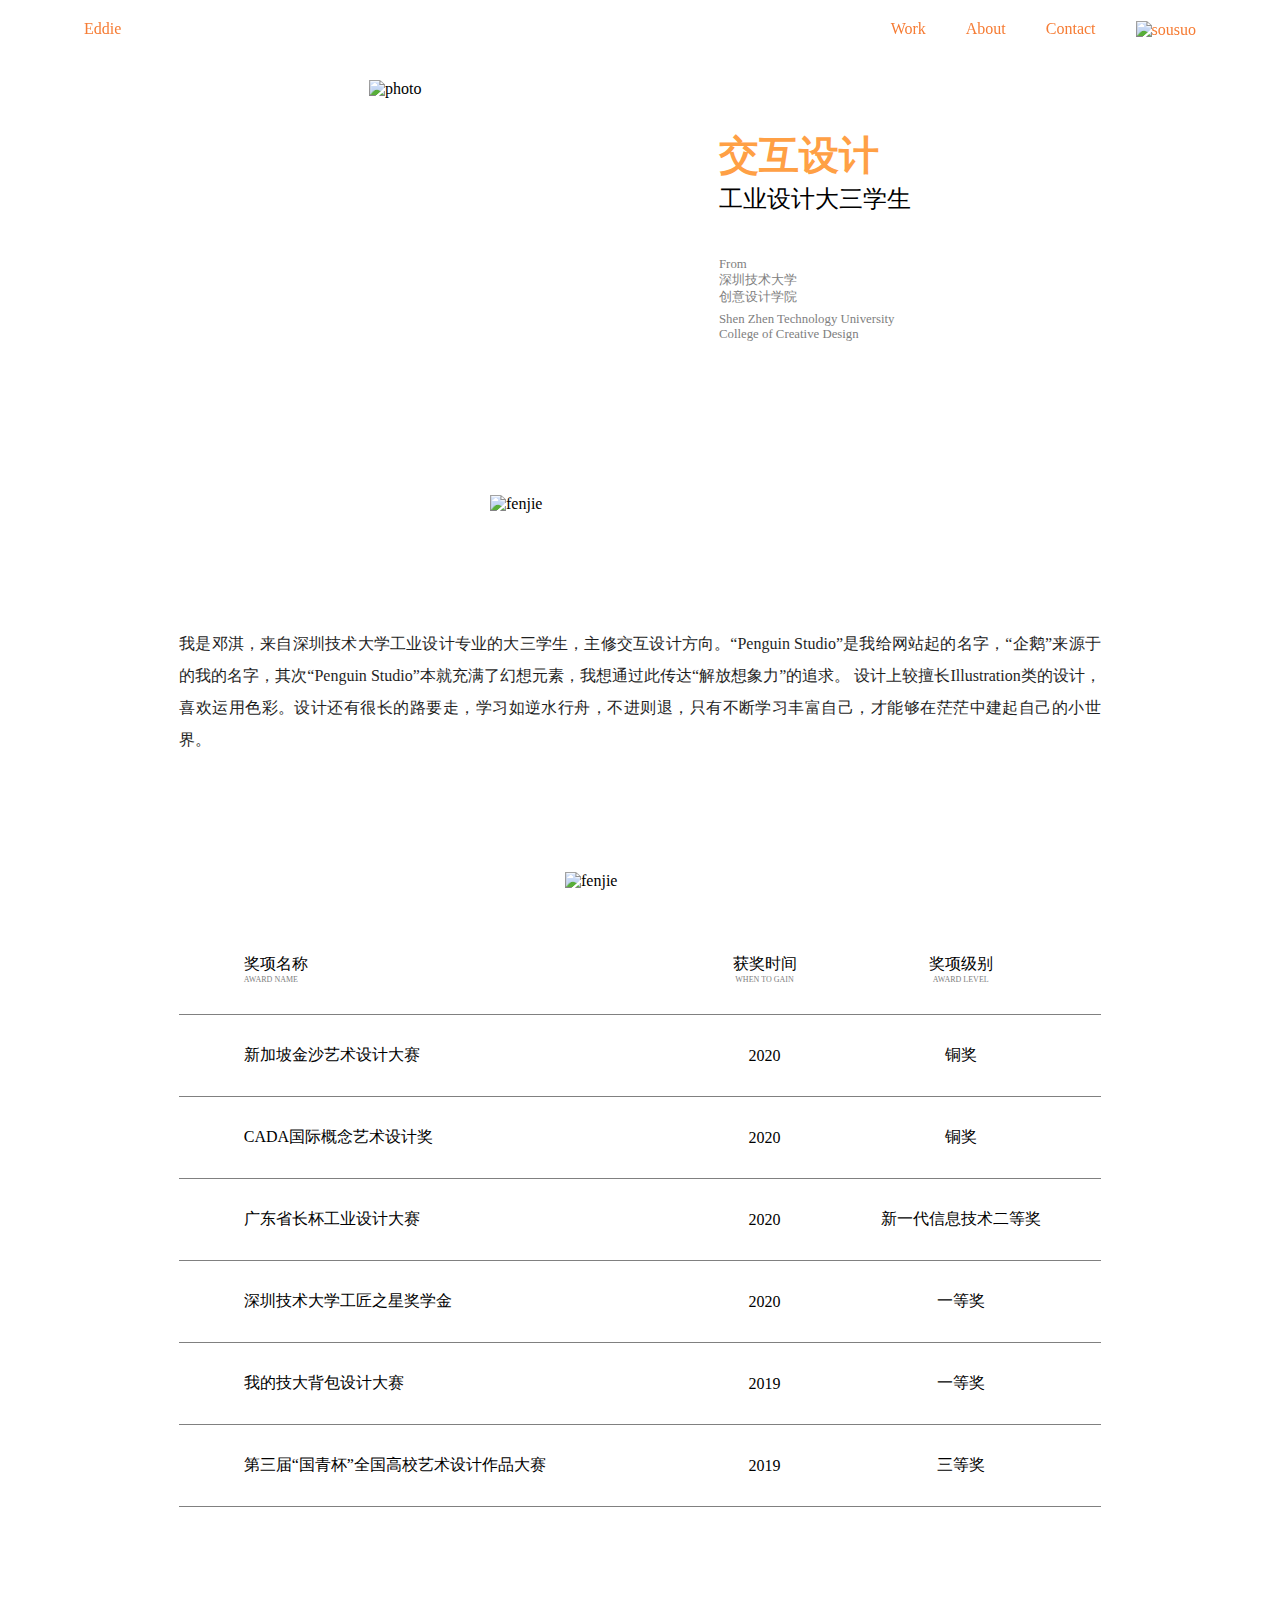
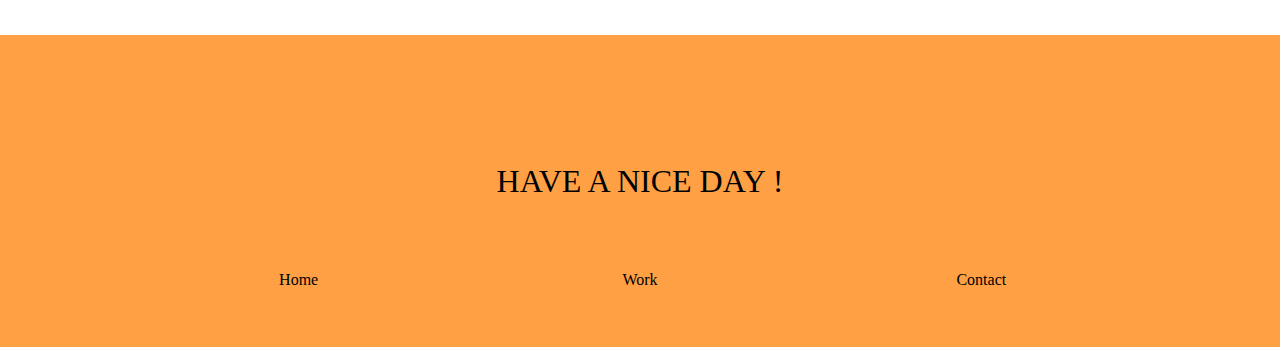
==== Scripts/about.html @ 6a15e223 "Src" ====
<!DOCTYPE html>
<html>
  <head>
    <meta charset="utf-8" />
    <title>Penguin Studio_About</title>
    <link rel="stylesheet" type="text/css" href="about.css" />
    <link rel="icon" href="favicon.ico" type="image/x-icon" />
    <link rel="shortcut icon" href="favicon.ico" type="image/x-icon" />
    <meta name="keywords" content="个人信息页" />
    <meta
      name="description"
      content="个人信息页包括个人信息、自我介绍、获得荣誉"
    />
    <meta name="author" content="邓淇" />
  </head>

  <body>
    <nav>
      <a href="index.html">Eddie</a>
      <a href="search.html"
        ><img
          src="../image/资源 36.png"
          width="20px"
          alt="sousuo"
          style="vertical-align: middle"
      /></a>
      <a href="contact.html">Contact</a>
      <a href="about.html">About</a>
      <a href="work.html">Work</a>
    </nav>
    <div id="wrap">
      <div id="head">
        <img
          class="photo"
          src="../image/资源 20.png"
          alt="photo"
          width="100%"
        />
        <div class="jieshao">
          <h1>交互设计</h1>
          <h2>工业设计大三学生</h2>
          <br /><br />
          <p>From<br />深圳技术大学<br />创意设计学院</p>
          <p>Shen Zhen Technology University<br />College of Creative Design</p>
        </div>
      </div>
      <img
        class="dengqi"
        src="../image/资源 30.png"
        alt="fenjie"
        width="300px"
      />
      <p id="selfintro">
        我是邓淇，来自深圳技术大学工业设计专业的大三学生，主修交互设计方向。“Penguin
        Studio”是我给网站起的名字，“企鹅”来源于的我的名字，其次“Penguin
        Studio”本就充满了幻想元素，我想通过此传达“解放想象力”的追求。
        设计上较擅长Illustration类的设计，喜欢运用色彩。设计还有很长的路要走，学习如逆水行舟，不进则退，只有不断学习丰富自己，才能够在茫茫中建起自己的小世界。
      </p>
      <img
        class="dengqi"
        src="../image/资源 31.png"
        alt="fenjie"
        width="150px"
      />
      <table id="awards" border="0" cellspacing="0" cellpadding="0">
        <tr>
          <td>
            奖项名称
            <p class="xiaozi">AWARD NAME</p>
          </td>
          <td>
            获奖时间
            <p class="xiaozi">WHEN TO GAIN</p>
          </td>
          <td>
            奖项级别
            <p class="xiaozi">AWARD LEVEL</p>
          </td>
        </tr>
        <tr>
          <td>新加坡金沙艺术设计大赛</td>
          <td>2020</td>
          <td>铜奖</td>
        </tr>

        <tr>
          <td>CADA国际概念艺术设计奖</td>
          <td>2020</td>
          <td>铜奖</td>
        </tr>

        <tr>
          <td>广东省长杯工业设计大赛</td>
          <td>2020</td>
          <td>新一代信息技术二等奖</td>
        </tr>

        <tr>
          <td>深圳技术大学工匠之星奖学金</td>
          <td>2020</td>
          <td>一等奖</td>
        </tr>

        <tr>
          <td>我的技大背包设计大赛</td>
          <td>2019</td>
          <td>一等奖</td>
        </tr>

        <tr>
          <td>第三届“国青杯”全国高校艺术设计作品大赛</td>
          <td>2019</td>
          <td>三等奖</td>
        </tr>
      </table>
    </div>
    <footer>
      <p class="endwords">HAVE A NICE DAY !</p>
      <div id="footnav">
        <a href="index.html"><span>Home</span></a>
        <a href="work.html"><span>Work</span></a>
        <a href="contact.html"><span>Contact</span></a>
      </div>
    </footer>
  </body>
</html>
---- Scripts/about.css ----
@charset "utf-8";
/* CSS Document */
*{
	border: 0;
	margin: 0;
}
nav{
	width: 90%;
	left: 0;
	right: 0;
	top: 0;
	margin: auto;
	position:fixed;
	z-index: 999;
}
nav a{
	font-family: Consolas;
	display: block;
	text-decoration: none;
	color:#F67C34;
	float: right;
	padding: 20px;
}
nav a:first-child{
	float: left;
}
#wrap{
	margin: auto;
	width: 90%;
	margin-top: 80px;
}
#head{
	width: 100%;
	display: flex;
	justify-content:center;
	flex-wrap: wrap;
	align-items: center;
	text-align: left;
}
.jieshao{
	padding-top: 10px;
}
.jieshao h1{
	color: #ffa045;
	padding: 0;
	margin: 0;
	font-size: 2.5em;
}
.jieshao h2{
	font-weight: normal;
	padding: 0;
	margin: 0;
	
}
.jieshao p{
	font-weight: normal;
	color: #808080;
	padding: 0;
	margin-top: 0.5em;
	font-size: 0.8em;
}
.photo{
	display: block;
	width: 300px;
	height: 300px;
	padding-right: 50px;
}
.dengqi{
	display: block;
	margin: auto;
	margin-top: 10%;
}
#selfintro{
	line-height: 2em;
	color: #1F1F1F;
	width: 80%;
	text-align: justify;
	margin: auto;
	margin-top: 10%;
}
.xiaozi{
	margin: 0;
	padding: 0;
	font-size: 0.5em;
	color: #808080;
	font-weight: lighter;
}
#awards{
	width: 80%;
	margin: auto;
	margin-top: 3%;
}
#awards tr td{
	text-align: center;
	border-bottom: 0.7px solid #808080;
	padding:30px 0;
	
}
#awards td:first-child{
	text-align: left;
	padding-left: 7%;
}
footer{
	background-color: #ffa045;
	padding: 10% 0 5%;
	
	text-align: center;
	margin: auto;
	width: 100%;
	margin-top: 10%;
}
.endwords{
	font-size: 2em;
}
#footnav{
	display: flex;
	width: 80%;
	margin: 6% auto 0;
	justify-content: space-around;
	}
#footnav a {
	display: block;
	box-sizing: border-box;
	width: 80px;
	font-size: 1em;
	text-decoration: none;
	color: #000;
	line-height: 0.4em;
	}
#footnav a:hover>span{
		padding-bottom: 5px;
		border-bottom:  2px solid #000;
	}
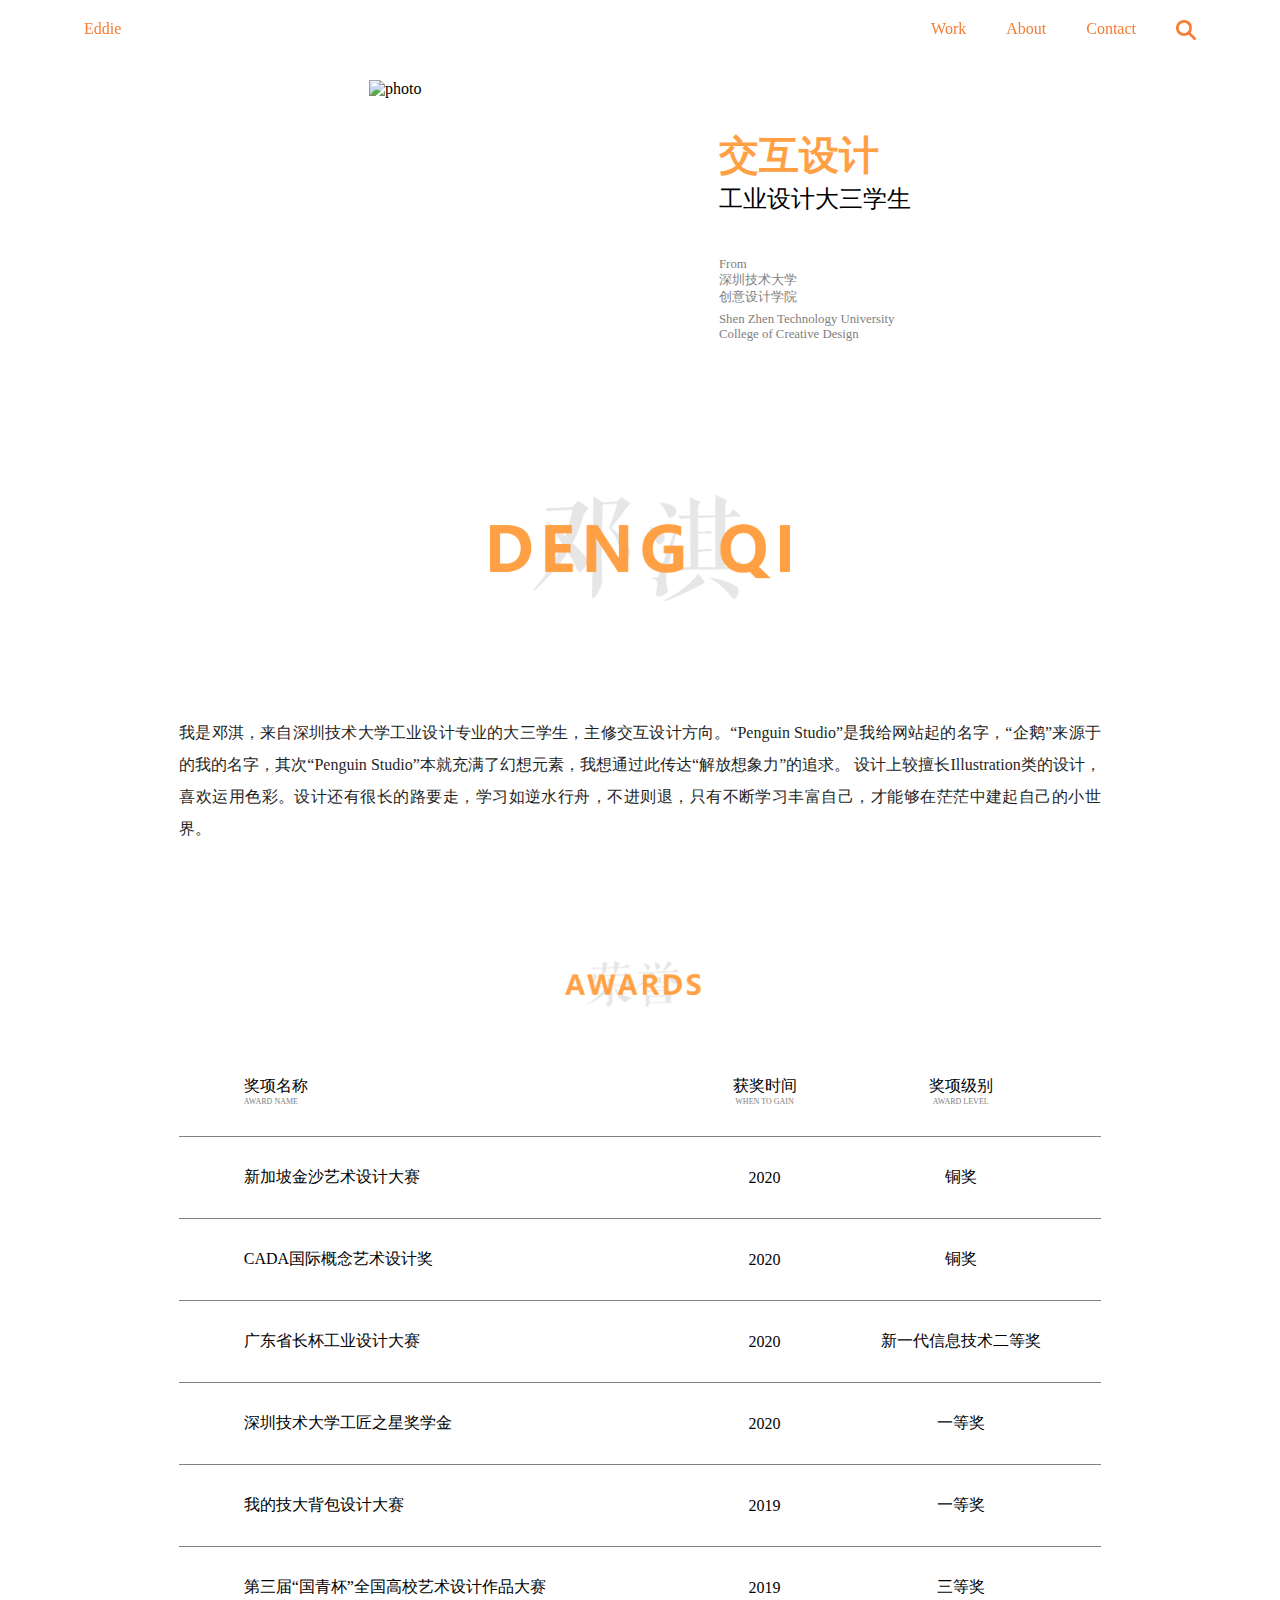
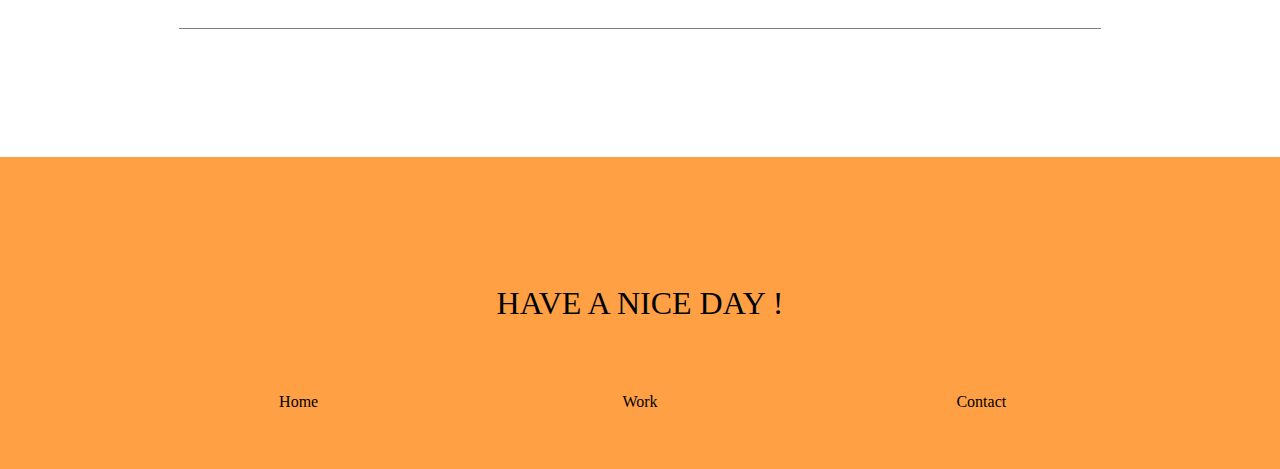
==== commit 147a953a: "Update" ====
--- a/Scripts/about.html
+++ b/Scripts/about.html
@@ -4,8 +4,8 @@
     <meta charset="utf-8" />
     <title>Penguin Studio_About</title>
     <link rel="stylesheet" type="text/css" href="about.css" />
-    <link rel="icon" href="favicon.ico" type="image/x-icon" />
-    <link rel="shortcut icon" href="favicon.ico" type="image/x-icon" />
+    <link rel="icon" href="favicon.ico" type="Image/x-icon" />
+    <link rel="shortcut icon" href="favicon.ico" type="Image/x-icon" />
     <meta name="keywords" content="个人信息页" />
     <meta
       name="description"
@@ -16,10 +16,10 @@
 
   <body>
     <nav>
-      <a href="index.html">Eddie</a>
+      <a href="../index.html">Eddie</a>
       <a href="search.html"
         ><img
-          src="../image/资源 36.png"
+          src="../Image/资源 36.png"
           width="20px"
           alt="sousuo"
           style="vertical-align: middle"
@@ -32,7 +32,7 @@
       <div id="head">
         <img
           class="photo"
-          src="../image/资源 20.png"
+          src="../Image/资源 20.png"
           alt="photo"
           width="100%"
         />
@@ -46,7 +46,7 @@
       </div>
       <img
         class="dengqi"
-        src="../image/资源 30.png"
+        src="../Image/资源 30.png"
         alt="fenjie"
         width="300px"
       />
@@ -58,7 +58,7 @@
       </p>
       <img
         class="dengqi"
-        src="../image/资源 31.png"
+        src="../Image/资源 31.png"
         alt="fenjie"
         width="150px"
       />
@@ -117,7 +117,7 @@
     <footer>
       <p class="endwords">HAVE A NICE DAY !</p>
       <div id="footnav">
-        <a href="index.html"><span>Home</span></a>
+        <a href="../index.html"><span>Home</span></a>
         <a href="work.html"><span>Work</span></a>
         <a href="contact.html"><span>Contact</span></a>
       </div>
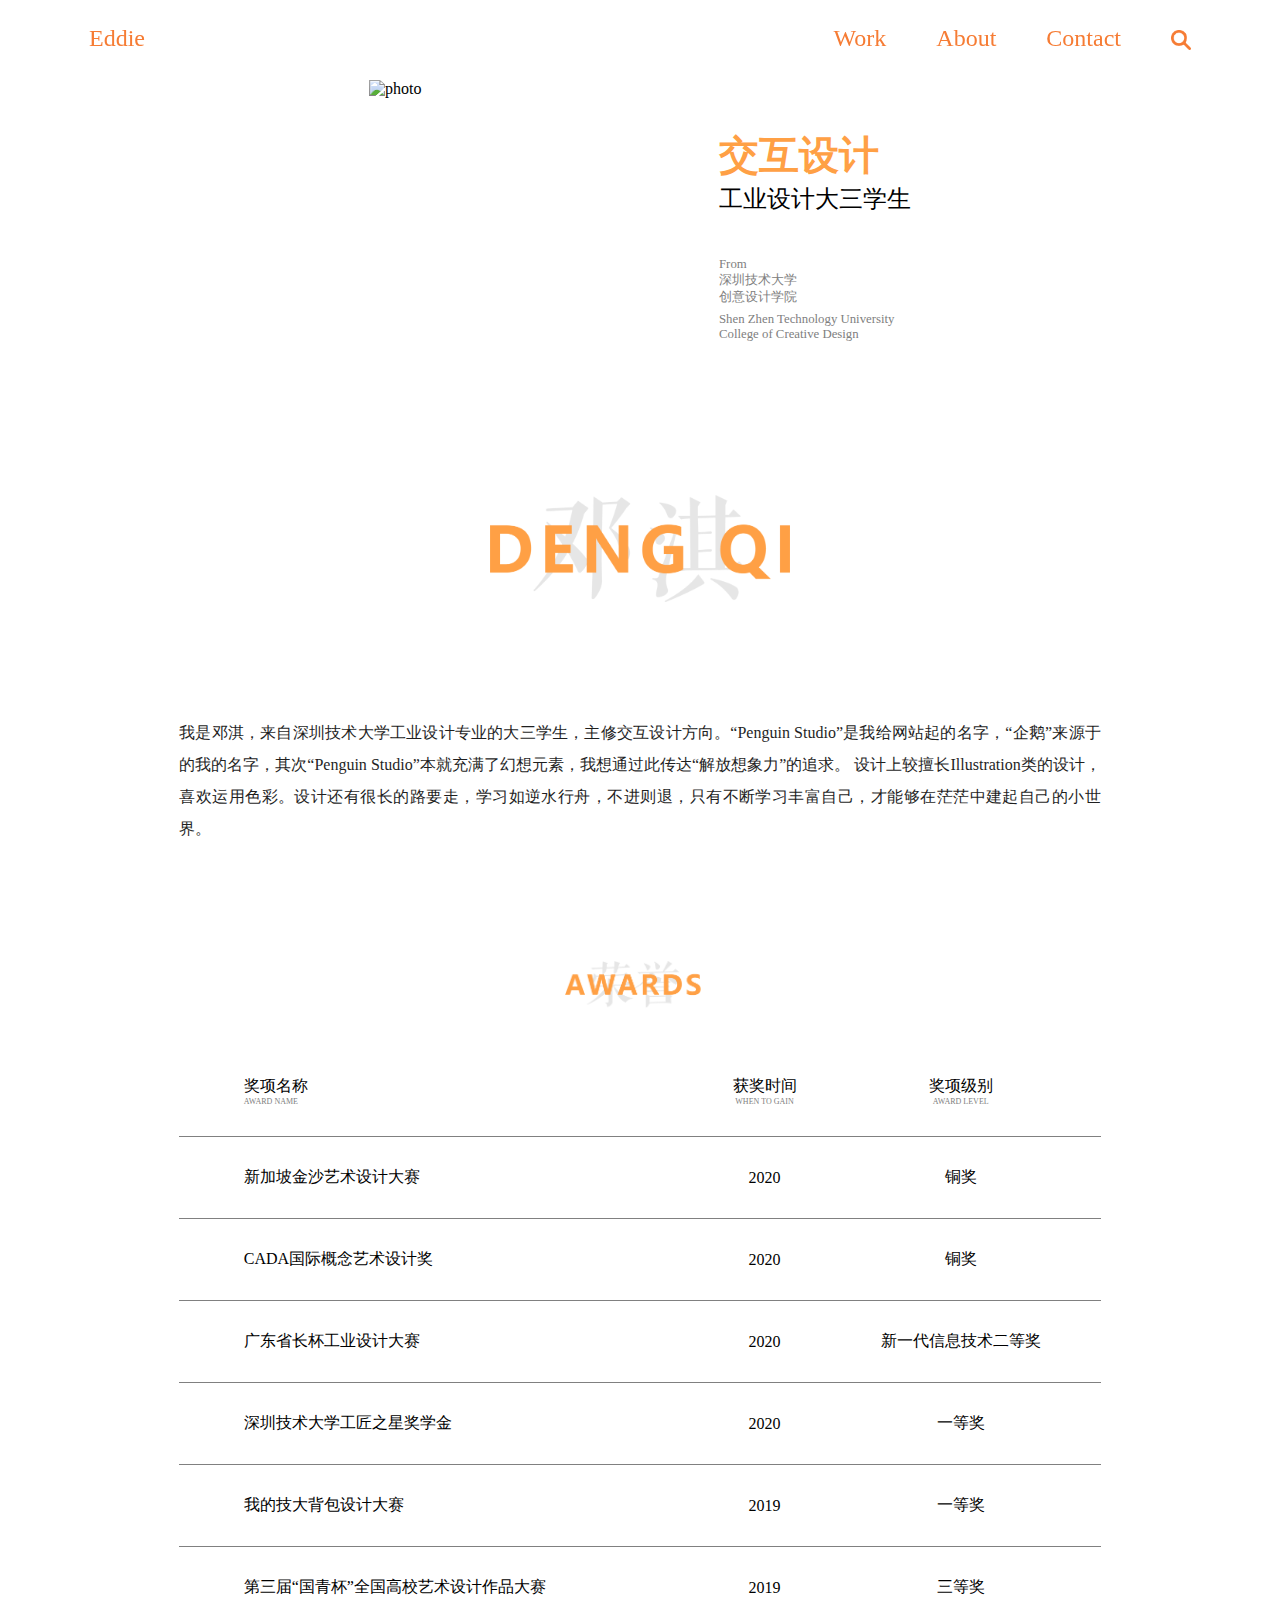
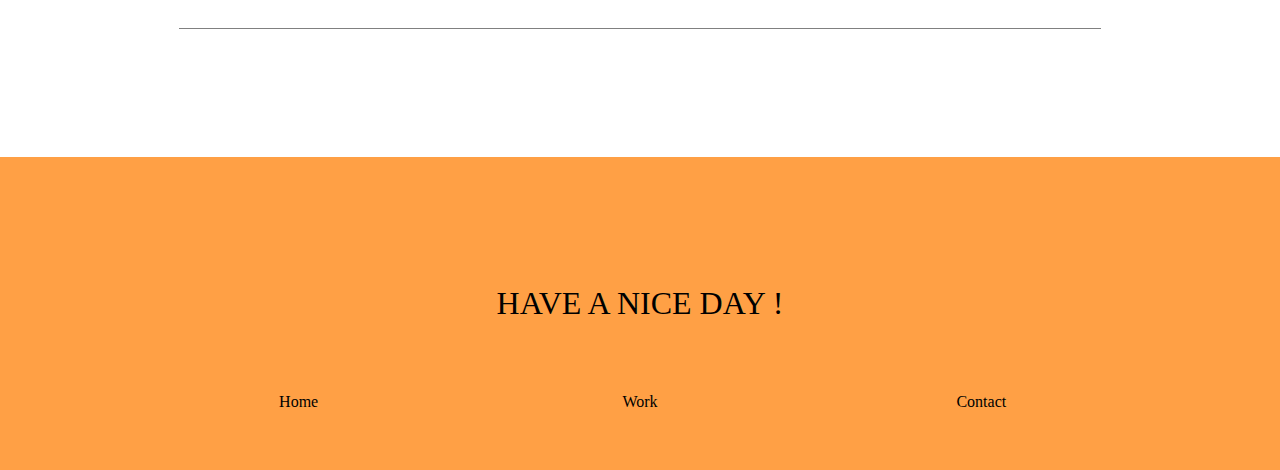
==== commit b203883a: "Update" ====
--- a/Scripts/about.html
+++ b/Scripts/about.html
@@ -19,7 +19,7 @@
       <a href="../index.html">Eddie</a>
       <a href="search.html"
         ><img
-          src="../Image/资源 36.png"
+          src="../Image/icon_search.png"
           width="20px"
           alt="sousuo"
           style="vertical-align: middle"
@@ -32,7 +32,7 @@
       <div id="head">
         <img
           class="photo"
-          src="../Image/资源 20.png"
+          src="../Image/photoEddie.png"
           alt="photo"
           width="100%"
         />
@@ -46,7 +46,7 @@
       </div>
       <img
         class="dengqi"
-        src="../Image/资源 30.png"
+        src="../Image/columndengqi.png"
         alt="fenjie"
         width="300px"
       />
@@ -58,7 +58,7 @@
       </p>
       <img
         class="dengqi"
-        src="../Image/资源 31.png"
+        src="../Image/columnawards.png"
         alt="fenjie"
         width="150px"
       />
--- a/Scripts/about.css
+++ b/Scripts/about.css
@@ -1,133 +1,132 @@
 @charset "utf-8";
 /* CSS Document */
-*{
-	border: 0;
-	margin: 0;
+* {
+  border: 0;
+  margin: 0;
 }
-nav{
-	width: 90%;
-	left: 0;
-	right: 0;
-	top: 0;
-	margin: auto;
-	position:fixed;
-	z-index: 999;
+nav {
+  width: 90%;
+  left: 0;
+  right: 0;
+  top: 0;
+  margin: auto;
+  position: fixed;
+  z-index: 999;
 }
-nav a{
-	font-family: Consolas;
-	display: block;
-	text-decoration: none;
-	color:#F67C34;
-	float: right;
-	padding: 20px;
+nav a {
+  font-family: Consolas;
+  display: block;
+  text-decoration: none;
+  color: #f67c34;
+  float: right;
+  padding: 25px;
+  font-size: 1.5em;
 }
-nav a:first-child{
-	float: left;
+nav a:first-child {
+  float: left;
 }
-#wrap{
-	margin: auto;
-	width: 90%;
-	margin-top: 80px;
+#wrap {
+  margin: auto;
+  width: 90%;
+  margin-top: 80px;
 }
-#head{
-	width: 100%;
-	display: flex;
-	justify-content:center;
-	flex-wrap: wrap;
-	align-items: center;
-	text-align: left;
+#head {
+  width: 100%;
+  display: flex;
+  justify-content: center;
+  flex-wrap: wrap;
+  align-items: center;
+  text-align: left;
 }
-.jieshao{
-	padding-top: 10px;
+.jieshao {
+  padding-top: 10px;
 }
-.jieshao h1{
-	color: #ffa045;
-	padding: 0;
-	margin: 0;
-	font-size: 2.5em;
+.jieshao h1 {
+  color: #ffa045;
+  padding: 0;
+  margin: 0;
+  font-size: 2.5em;
 }
-.jieshao h2{
-	font-weight: normal;
-	padding: 0;
-	margin: 0;
-	
+.jieshao h2 {
+  font-weight: normal;
+  padding: 0;
+  margin: 0;
 }
-.jieshao p{
-	font-weight: normal;
-	color: #808080;
-	padding: 0;
-	margin-top: 0.5em;
-	font-size: 0.8em;
+.jieshao p {
+  font-weight: normal;
+  color: #808080;
+  padding: 0;
+  margin-top: 0.5em;
+  font-size: 0.8em;
 }
-.photo{
-	display: block;
-	width: 300px;
-	height: 300px;
-	padding-right: 50px;
+.photo {
+  display: block;
+  width: 300px;
+  height: 300px;
+  padding-right: 50px;
 }
-.dengqi{
-	display: block;
-	margin: auto;
-	margin-top: 10%;
+.dengqi {
+  display: block;
+  margin: auto;
+  margin-top: 10%;
 }
-#selfintro{
-	line-height: 2em;
-	color: #1F1F1F;
-	width: 80%;
-	text-align: justify;
-	margin: auto;
-	margin-top: 10%;
+#selfintro {
+  line-height: 2em;
+  color: #1f1f1f;
+  width: 80%;
+  text-align: justify;
+  margin: auto;
+  margin-top: 10%;
 }
-.xiaozi{
-	margin: 0;
-	padding: 0;
-	font-size: 0.5em;
-	color: #808080;
-	font-weight: lighter;
+.xiaozi {
+  margin: 0;
+  padding: 0;
+  font-size: 0.5em;
+  color: #808080;
+  font-weight: lighter;
 }
-#awards{
-	width: 80%;
-	margin: auto;
-	margin-top: 3%;
+#awards {
+  width: 80%;
+  margin: auto;
+  margin-top: 3%;
 }
-#awards tr td{
-	text-align: center;
-	border-bottom: 0.7px solid #808080;
-	padding:30px 0;
-	
+#awards tr td {
+  text-align: center;
+  border-bottom: 0.7px solid #808080;
+  padding: 30px 0;
 }
-#awards td:first-child{
-	text-align: left;
-	padding-left: 7%;
+#awards td:first-child {
+  text-align: left;
+  padding-left: 7%;
 }
-footer{
-	background-color: #ffa045;
-	padding: 10% 0 5%;
-	
-	text-align: center;
-	margin: auto;
-	width: 100%;
-	margin-top: 10%;
+footer {
+  background-color: #ffa045;
+  padding: 10% 0 5%;
+
+  text-align: center;
+  margin: auto;
+  width: 100%;
+  margin-top: 10%;
 }
-.endwords{
-	font-size: 2em;
+.endwords {
+  font-size: 2em;
 }
-#footnav{
-	display: flex;
-	width: 80%;
-	margin: 6% auto 0;
-	justify-content: space-around;
-	}
+#footnav {
+  display: flex;
+  width: 80%;
+  margin: 6% auto 0;
+  justify-content: space-around;
+}
 #footnav a {
-	display: block;
-	box-sizing: border-box;
-	width: 80px;
-	font-size: 1em;
-	text-decoration: none;
-	color: #000;
-	line-height: 0.4em;
-	}
-#footnav a:hover>span{
-		padding-bottom: 5px;
-		border-bottom:  2px solid #000;
-	}+  display: block;
+  box-sizing: border-box;
+  width: 80px;
+  font-size: 1em;
+  text-decoration: none;
+  color: #000;
+  line-height: 0.4em;
+}
+#footnav a:hover > span {
+  padding-bottom: 5px;
+  border-bottom: 2px solid #000;
+}
